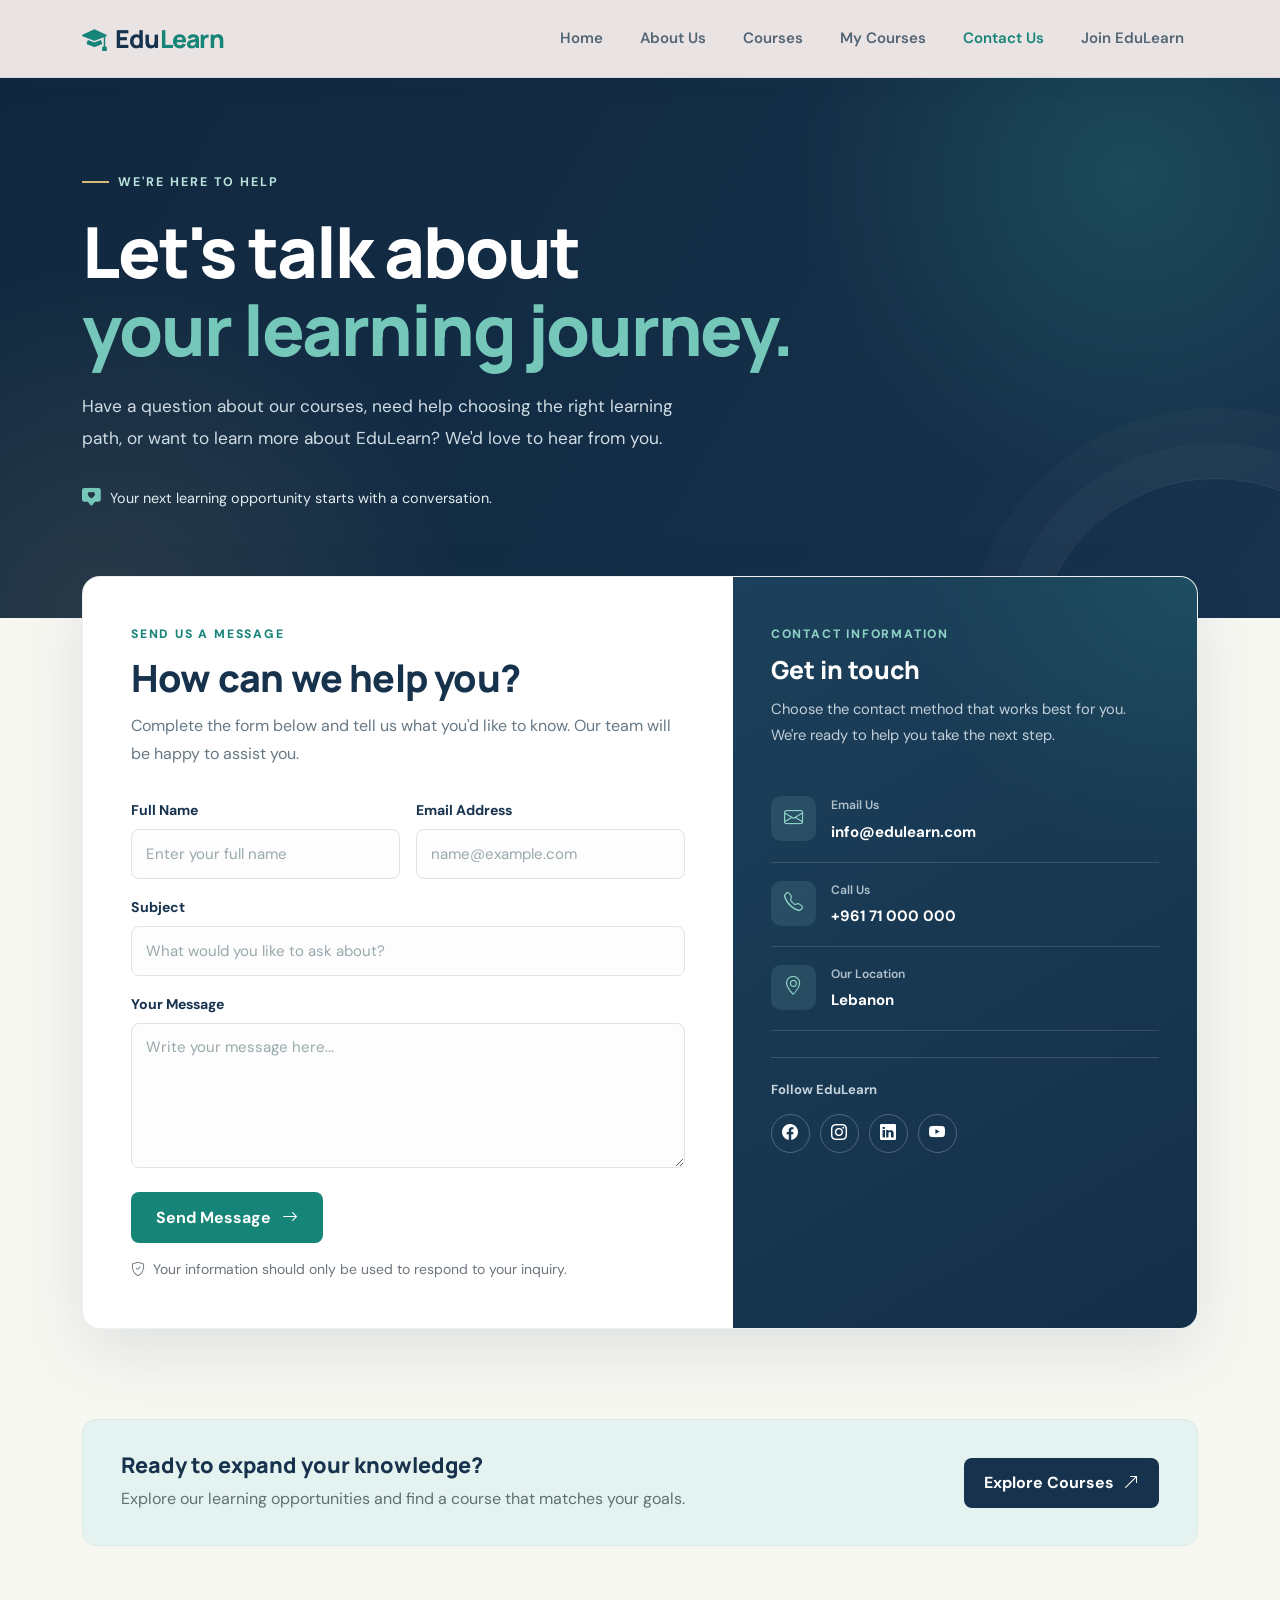
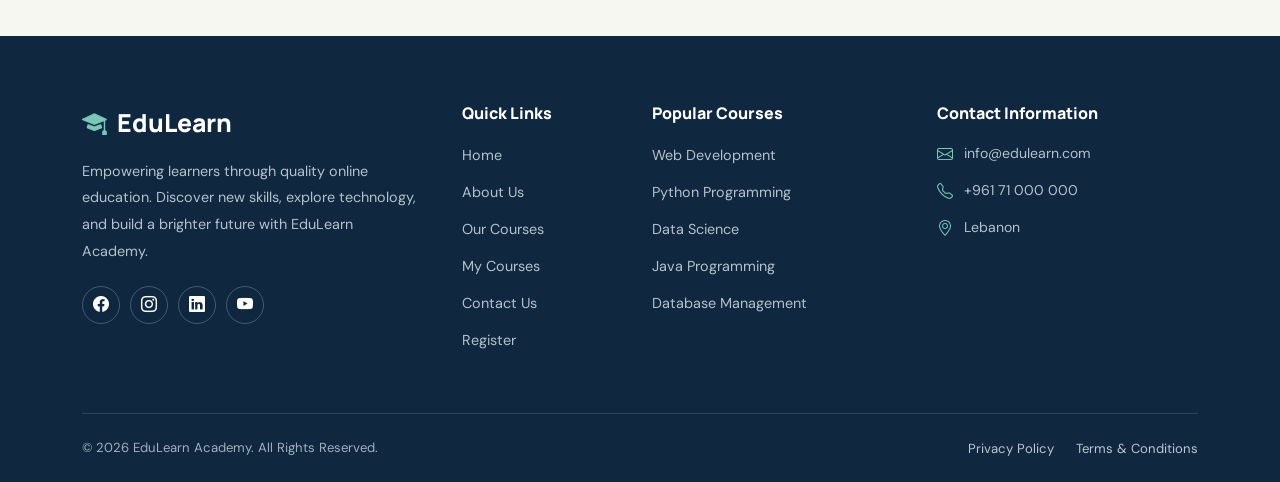
==== contact.html @ 912c8db8 "Initial EduLearn Website" ====
<!DOCTYPE html>
<html lang="en">

<head>

    <meta charset="UTF-8">
    <meta name="viewport" content="width=device-width, initial-scale=1.0">

    <title>Contact Us | EduLearn Academy</title>

    <!-- Bootstrap CSS -->
    <link href="https://cdn.jsdelivr.net/npm/bootstrap@5.3.3/dist/css/bootstrap.min.css" rel="stylesheet">

    <!-- Bootstrap Icons -->
    <link href="https://cdn.jsdelivr.net/npm/bootstrap-icons@1.11.3/font/bootstrap-icons.min.css" rel="stylesheet">

    <!-- Google Fonts -->
    <link href="https://fonts.googleapis.com/css2?family=DM+Sans:wght@400;500;600;700&family=Manrope:wght@500;600;700;800&display=swap" rel="stylesheet">

    <!-- Main CSS -->
    <link rel="stylesheet" href="style.css">

</head>

<body class="contact-page">


<!-- NAVBAR -->
<nav class="navbar navbar-expand-lg site-navbar sticky-top">
    <div class="container">

        <a class="navbar-brand" href="index.html">
            <i class="bi bi-mortarboard-fill me-1"></i>
            Edu<span>Learn</span>
        </a>

        <button class="navbar-toggler" type="button"
                data-bs-toggle="collapse"
                data-bs-target="#mainNavbar"
                aria-controls="mainNavbar"
                aria-expanded="false"
                aria-label="Toggle navigation">
            <span class="navbar-toggler-icon"></span>
        </button>

        <div class="collapse navbar-collapse" id="mainNavbar">
            <ul class="navbar-nav ms-auto align-items-lg-center">

                <li class="nav-item">
                    <a class="nav-link " href="index.html">Home</a>
                </li>

                <li class="nav-item">
                    <a class="nav-link" href="index.html#about">About Us</a>
                </li>

                <li class="nav-item">
                    <a class="nav-link" href="courses.html">Courses</a>
                </li>
                 <li class="nav-item">
                  <a class="nav-link" href="my-courses.html">My Courses</a>
                    </li>
                <li class="nav-item">
                    <a class="nav-link contact active" href="contact.html">Contact Us</a>
                </li>

                <li class="nav-item">
                    <a class="nav-link nav-ct " href="registration.html">
                        Join EduLearn
                    </a>
                </li>

            </ul>
        </div>
    </div>
</nav>



<!-- ================= CONTACT HERO ================= -->

<section class="contact-hero">

    <div class="container hero-content">

        <span class="eyebrow">
            We're here to help
        </span>

        <h1>
            Let's talk about
            <br>
            <span>your learning journey.</span>
        </h1>

        <p>
            Have a question about our courses, need help choosing
            the right learning path, or want to learn more about
            EduLearn? We'd love to hear from you.
        </p>

        <div class="hero-note">

            <i class="bi bi-chat-square-heart-fill"></i>

            <span>
                Your next learning opportunity starts with a conversation.
            </span>

        </div>

    </div>

</section>


<!-- ================= CONTACT FORM ================= -->

<section class="contact-main">

    <div class="container">

        <div class="contact-layout">

            <div class="row g-0">

                <!-- LEFT SIDE: FORM -->

                <div class="col-lg-7">

                    <div class="form-side">

                        <div class="section-label">
                            Send us a message
                        </div>

                        <h2>How can we help you?</h2>

                        <p class="form-intro">
                            Complete the form below and tell us what
                            you'd like to know. Our team will be happy
                            to assist you.
                        </p>

                        <form id="contactForm" action="#" method="post">

                            <div class="row g-3">

                                <div class="col-md-6">

                                    <label for="fullName" class="form-label">
                                        Full Name
                                    </label>

                                    <input
                                        type="text"
                                        class="form-control"
                                        id="fullName"
                                        name="name"
                                        placeholder="Enter your full name"
                                        autocomplete="name"
                                        required
                                    >

                                </div>


                                <div class="col-md-6">

                                    <label for="email" class="form-label">
                                        Email Address
                                    </label>

                                    <input
                                        type="email"
                                        class="form-control"
                                        id="email"
                                        name="email"
                                        placeholder="name@example.com"
                                        autocomplete="email"
                                        required
                                    >

                                </div>


                                <div class="col-12">

                                    <label for="subject" class="form-label">
                                        Subject
                                    </label>

                                    <input
                                        type="text"
                                        class="form-control"
                                        id="subject"
                                        name="subject"
                                        placeholder="What would you like to ask about?"
                                        required
                                    >

                                </div>


                                <div class="col-12">

                                    <label for="message" class="form-label">
                                        Your Message
                                    </label>

                                    <textarea
                                        class="form-control"
                                        id="message"
                                        name="message"
                                        placeholder="Write your message here..."
                                        required
                                    ></textarea>

                                </div>


                                <div class="col-12 pt-2">

                                    <button type="submit" class="btn-send">

                                        Send Message

                                        <i class="bi bi-arrow-right"></i>

                                    </button>

                                </div>

                            </div>

                        </form>

                        <p class="small text-secondary mt-3 mb-0">

                            <i class="bi bi-shield-check me-1"></i>

                            Your information should only be used
                            to respond to your inquiry.

                        </p>

                    </div>

                </div>


                <!-- RIGHT SIDE: CONTACT INFORMATION -->

                <div class="col-lg-5">

                    <aside class="details-side">

                        <div class="section-label" style="color:#8ED2C6;">
                            Contact information
                        </div>

                        <h3>Get in touch</h3>

                        <p class="details-intro">
                            Choose the contact method that works
                            best for you. We're ready to help you
                            take the next step.
                        </p>


                        <!-- EMAIL -->

                        <div class="detail-item">

                            <span class="detail-icon">
                                <i class="bi bi-envelope"></i>
                            </span>

                            <div>

                                <small>Email Us</small>

                                <a href="mailto:info@edulearn.com">
                                    info@edulearn.com
                                </a>

                            </div>

                        </div>


                        <!-- PHONE -->

                        <div class="detail-item">

                            <span class="detail-icon">
                                <i class="bi bi-telephone"></i>
                            </span>

                            <div>

                                <small>Call Us</small>

                                <a href="tel:+96171000000">
                                    +961 71 000 000
                                </a>

                            </div>

                        </div>


                        <!-- LOCATION -->

                        <div class="detail-item">

                            <span class="detail-icon">
                                <i class="bi bi-geo-alt"></i>
                            </span>

                            <div>

                                <small>Our Location</small>

                                <a
                                    href="https://www.google.com/maps/search/?api=1&query=Lebanon"
                                    target="_blank"
                                    rel="noopener noreferrer"
                                >
                                    Lebanon
                                </a>

                            </div>

                        </div>


                        <div class="details-divider"></div>

                        <div class="social-heading">
                            Follow EduLearn
                        </div>

                        <div class="social-links">

                            <a href="#" aria-label="Facebook">
                                <i class="bi bi-facebook"></i>
                            </a>

                            <a href="#" aria-label="Instagram">
                                <i class="bi bi-instagram"></i>
                            </a>

                            <a href="#" aria-label="LinkedIn">
                                <i class="bi bi-linkedin"></i>
                            </a>

                            <a href="#" aria-label="YouTube">
                                <i class="bi bi-youtube"></i>
                            </a>

                        </div>

                    </aside>

                </div>

            </div>

        </div>

    </div>

</section>


<!-- ================= SUPPORT SECTION ================= -->

<section class="support-section">

    <div class="container">

        <div class="support-card">

            <div>

                <h3>Ready to expand your knowledge?</h3>

                <p>
                    Explore our learning opportunities and find
                    a course that matches your goals.
                </p>

            </div>

            <a href="courses.html" class="btn-courses">

                Explore Courses

                <i class="bi bi-arrow-up-right"></i>

            </a>

        </div>

    </div>

</section>



<!-- FOOTER -->
<footer class="site-footer">

    <div class="container">

        <div class="row gy-4">

            <div class="col-lg-4 col-md-6">

                <a href="index.html" class="footer-brand">
                    <i class="bi bi-mortarboard-fill"></i>
                    EduLearn
                </a>

                <p class="footer-description">
                    Empowering learners through quality online education.
                    Discover new skills, explore technology, and build
                    a brighter future with EduLearn Academy.
                </p>

                <div class="footer-socials">

                    <a href="#" aria-label="Facebook">
                        <i class="bi bi-facebook"></i>
                    </a>

                    <a href="#" aria-label="Instagram">
                        <i class="bi bi-instagram"></i>
                    </a>

                    <a href="#" aria-label="LinkedIn">
                        <i class="bi bi-linkedin"></i>
                    </a>

                    <a href="#" aria-label="YouTube">
                        <i class="bi bi-youtube"></i>
                    </a>

                </div>
            </div>


            <div class="col-lg-2 col-md-6">

                <h5 class="footer-title">Quick Links</h5>

                <ul class="footer-links">
                    <li><a href="index.html">Home</a></li>
                    <li><a href="index.html#about">About Us</a></li>
                    <li><a href="courses.html">Our Courses</a></li>
                    <li><a href="my-courses.html">My Courses</a></li>
                    <li><a href="contact.html">Contact Us</a></li>
                    <li><a href="registration.html">Register</a></li>
                </ul>

            </div>


            <div class="col-lg-3 col-md-6">

                <h5 class="footer-title">Popular Courses</h5>

                <ul class="footer-links">
                    <li><a href="courses.html">Web Development</a></li>
                    <li><a href="courses.html">Python Programming</a></li>
                    <li><a href="courses.html">Data Science</a></li>
                    <li><a href="courses.html">Java Programming</a></li>
                    <li><a href="courses.html">Database Management</a></li>
                </ul>

            </div>


            <div class="col-lg-3 col-md-6">

                <h5 class="footer-title">Contact Information</h5>

                <ul class="footer-contact">

                    <li>
                        <i class="bi bi-envelope"></i>
                        <span>info@edulearn.com</span>
                    </li>

                    <li>
                        <i class="bi bi-telephone"></i>
                        <span>+961 71 000 000</span>
                    </li>

                    <li>
                        <i class="bi bi-geo-alt"></i>
                        <span>Lebanon</span>
                    </li>

                </ul>

            </div>

        </div>


        <div class="footer-bottom">

            <div class="row align-items-center gy-2">

                <div class="col-md-6">
                    <p>
                        © 2026 EduLearn Academy.
                        All Rights Reserved.
                    </p>
                </div>

                <div class="col-md-6 text-md-end">
                    <a href="privacy.html">Privacy Policy</a>
                    <a href="terms.html">Terms &amp; Conditions</a>
                </div>

            </div>

        </div>

    </div>
</footer>


<!-- BOOTSTRAP JS -->

<script src="https://cdn.jsdelivr.net/npm/bootstrap@5.3.3/dist/js/bootstrap.bundle.min.js"></script>

<script>
    // Front-end demonstration only.
    // Connect the form to a PHP handler to receive messages.

    document.getElementById("contactForm").addEventListener("submit", function(event) {
        event.preventDefault();

        alert(
            "Thank you for contacting EduLearn! " )
            
        
    });
</script>

</body>
</html>
---- style.css ----
:root {
    --navy: #17324D;
    --navy-deep: #10283F;
    --teal: #168477;
    --teal-dark: #10695F;
    --teal-soft: #E5F3F0;
    --ivory: #F7F7F2;
    --white: #FFFFFF;
    --ink: #243746;
    --muted: #687985;
    --line: #E2E9E7;
    --gold: #D8B778;
}

* {
    box-sizing: border-box;
}

html {
    scroll-behavior: smooth;
    scroll-padding-top: 85px;
}

body {
    margin: 0;
    font-family: "DM Sans", sans-serif;
    color: var(--ink);
    background: var(--ivory);
}

h1, h2, h3, h4, h5, .navbar-brand {
    font-family: "Manrope", sans-serif;
}

a {
    text-decoration: none;
}

.section-space {
    padding: 100px 0;
}

/* ==========================================
   NAVBAR
========================================== */

.site-navbar {
    background: rgba(233, 227, 227, 0.97);
    border-bottom: 1px solid rgba(23,50,77,.08);
    padding: 15px 0;
    box-shadow: 0 5px 24px rgba(23,50,77,.04);
}

.navbar-brand {
    color: var(--navy);
    font-size: 1.55rem;
    font-weight: 800;
    letter-spacing: -.7px;
}

.navbar-brand i,
.navbar-brand span {
    color: var(--teal);
}

.navbar-nav {
    gap: 9px;
}

.navbar-nav .nav-link {
    color: #536574;
    font-size: .94rem;
    font-weight: 600;
    padding: 10px 14px !important;
    transition: color .2s ease;
}

.navbar-nav .nav-link:hover,
.navbar-nav .nav-link.active {
    color: var(--teal);
}

.navbar-nav .nav-cta {
    color: white !important;
    background: var(--teal);
    border-radius: 8px;
    padding: 11px 19px !important;
    margin-left: 8px;
}

.navbar-nav .nav-cta:hover {
    background: var(--teal-dark);
}

.navbar-toggler {
    border-color: var(--line);
}

.navbar-toggler:focus {
    box-shadow: 0 0 0 .2rem rgba(22,132,119,.15);
}

/* ==========================================
   BUTTONS
========================================== */

.btn-teal {
    color: white;
    background: var(--teal);
    border: 1px solid var(--teal);
    border-radius: 8px;
    padding: 13px 22px;
    font-weight: 700;
}

.btn-teal:hover {
    color: white;
    background: var(--teal-dark);
    border-color: var(--teal-dark);
    transform: translateY(-2px);
}

.btn-navy {
    color: white;
    background: var(--navy);
    border: 1px solid var(--navy);
    border-radius: 8px;
    padding: 13px 22px;
    font-weight: 700;
    transition: .2s ease;
}

.btn-navy:hover {
    color: white;
    background: var(--teal);
    border-color: var(--teal);
    transform: translateY(-2px);
}

/* ==========================================
   HOME HERO
========================================== */

.home-hero {
    position: relative;
    display: flex;
    align-items: center;
    min-height: 650px;
    padding: 100px 0;
    color: white;

    background:
        linear-gradient(
            90deg,
            rgba(13,35,55,.92) 0%,
            rgba(17,48,70,.76) 55%,
            rgba(17,48,70,.36) 100%
        ),
        url("pic.png") center/cover no-repeat;

    overflow: hidden;
}

.hero-shade {
    position: absolute;
    inset: 0;

    background:
        radial-gradient(
            circle at 82% 20%,
            rgba(42,153,137,.2),
            transparent 28%
        );

    pointer-events: none;
}

.hero-content {
    position: relative;
    z-index: 1;
}

.hero-eyebrow {
    display: inline-flex;
    align-items: center;
    gap: 9px;
    padding: 9px 14px;
    margin-bottom: 24px;

    border: 1px solid rgba(255,255,255,.25);
    border-radius: 30px;

    color: #C9EAE3;
    background: rgba(255,255,255,.08);

    font-size: .78rem;
    font-weight: 700;
    letter-spacing: 1.4px;
    text-transform: uppercase;
}

.hero-content h1 {
    font-size: clamp(2.7rem, 5.5vw, 4.6rem);
    font-weight: 800;
    line-height: 1.12;
    letter-spacing: -2px;
    margin-bottom: 23px;
}

.hero-content h1 span {
    color: #79CDBE;
}

.hero-content p {
    max-width: 620px;
    color: #D8E2E8;
    font-size: 1.08rem;
    line-height: 1.85;
    margin-bottom: 30px;
}

.hero-actions {
    display: flex;
    flex-wrap: wrap;
    gap: 13px;
}

.hero-actions .btn-outline-light {
    border-radius: 8px;
    padding: 13px 22px;
    font-weight: 700;
}

.hero-actions .btn-outline-light:hover {
    color: var(--navy);
    background: white;
}

.hero-trust {
    display: flex;
    flex-wrap: wrap;
    gap: 20px;
    margin-top: 35px;
    color: #D6E5E9;
    font-size: .85rem;
}

.hero-trust i {
    color: #82D0C1;
    margin-right: 6px;
}

/* ==========================================
   INTRO STRIP
========================================== */

.intro-strip {
    padding: 30px 0;
    background: white;
    border-bottom: 1px solid var(--line);
}

.intro-item {
    display: flex;
    align-items: center;
    justify-content: center;
    gap: 14px;
    text-align: left;
}

.intro-icon {
    display: grid;
    place-items: center;
    flex: 0 0 48px;
    width: 48px;
    height: 48px;
    color: var(--teal);
    background: var(--teal-soft);
    border-radius: 12px;
    font-size: 1.35rem;
}

.intro-item h3 {
    color: var(--navy);
    font-size: .98rem;
    font-weight: 800;
    margin: 0 0 4px;
}

.intro-item p {
    color: var(--muted);
    font-size: .82rem;
    margin: 0;
}

/* ==========================================
   ABOUT SECTION
========================================== */

.about-section {
    background: var(--ivory);
}

.about-visual {
    position: relative;
    padding: 0 22px 22px 0;
}

.about-image {
    position: relative;
    z-index: 1;
    display: block;
    width: 100%;
    height: 450px;
    object-fit: cover;
    border-radius: 16px;
    box-shadow: 0 18px 45px rgba(23,50,77,.13);
}

.about-decor {
    position: absolute;
    right: 0;
    bottom: 0;
    width: 65%;
    height: 65%;
    border-radius: 16px;
    background: var(--teal-soft);
}

.about-note {
    position: absolute;
    z-index: 2;
    right: -5px;
    bottom: 45px;

    display: flex;
    align-items: center;
    gap: 13px;
    max-width: 260px;
    padding: 17px 20px;

    color: white;
    background: var(--navy);
    border-radius: 12px;
    box-shadow: 0 12px 30px rgba(16,40,63,.2);
}

.about-note > i {
    color: #8ED2C6;
    font-size: 1.8rem;
}

.about-note strong,
.about-note span {
    display: block;
}

.about-note strong {
    font-size: .88rem;
}

.about-note span {
    color: #C5D4DC;
    font-size: .73rem;
    margin-top: 3px;
}

.section-kicker {
    display: inline-block;
    color: var(--teal);
    font-size: .76rem;
    font-weight: 800;
    letter-spacing: 1.8px;
    text-transform: uppercase;
    margin-bottom: 15px;
}

.section-heading {
    color: var(--navy);
    font-size: clamp(2rem, 3.5vw, 2.8rem);
    font-weight: 800;
    line-height: 1.2;
    letter-spacing: -1px;
    margin-bottom: 22px;
}

.section-heading span {
    color: var(--teal);
}

.section-copy {
    color: var(--muted);
    font-size: .96rem;
    line-height: 1.9;
    margin-bottom: 14px;
}

.benefit-list {
    display: grid;
    grid-template-columns: 1fr 1fr;
    gap: 15px 18px;
    margin: 26px 0;
}

.benefit-list div {
    display: flex;
    align-items: flex-start;
    gap: 9px;
    color: var(--navy);
    font-size: .88rem;
    font-weight: 600;
}

.benefit-list i {
    flex-shrink: 0;
    color: var(--teal);
    font-size: 1.05rem;
}

/* ==========================================
   LEARNING CTA
========================================== */

.learning-cta {
    padding: 0 0 95px;
    background: var(--ivory);
}

.learning-cta-inner {
    display: flex;
    align-items: center;
    justify-content: space-between;
    gap: 25px;
    padding: 42px 48px;
    color: white;
    border-radius: 16px;

    background:
        radial-gradient(
            circle at 100% 0%,
            rgba(80,180,161,.22),
            transparent 32%
        ),
        linear-gradient(115deg, var(--navy-deep), #1C4960);
}

.section-kicker-light {
    color: #9ED9CE;
}

.learning-cta h2 {
    font-size: clamp(1.65rem, 3vw, 2.2rem);
    font-weight: 800;
    margin-bottom: 9px;
}

.learning-cta p {
    color: #D1DFE4;
    margin: 0;
    line-height: 1.7;
}

.learning-cta .btn {
    flex-shrink: 0;
    border-radius: 8px;
    padding: 13px 20px;
    color: var(--navy);
    font-weight: 700;
}

/* ==========================================
   FOOTER
========================================== */

.site-footer {
    padding: 68px 0 0;
    color: #D5E0E7;
    background: var(--navy-deep);
}

.footer-brand {
    display: inline-flex;
    align-items: center;
    gap: 10px;
    color: white;
    font-family: "Manrope", sans-serif;
    font-size: 1.55rem;
    font-weight: 800;
    margin-bottom: 17px;
}

.footer-brand i,
.footer-brand span {
    color: #78C7B9;
}

.footer-description {
    max-width: 340px;
    color: #B3C2CC;
    font-size: .9rem;
    line-height: 1.85;
}

.footer-socials {
    display: flex;
    gap: 10px;
    margin-top: 22px;
}

.footer-socials a {
    display: grid;
    place-items: center;
    width: 38px;
    height: 38px;
    color: white;
    border: 1px solid rgba(255,255,255,.23);
    border-radius: 50%;
    transition: .2s ease;
}

.footer-socials a:hover {
    color: var(--navy);
    background: #8ED2C6;
    border-color: #8ED2C6;
    transform: translateY(-3px);
}

.footer-title {
    color: white;
    font-size: 1rem;
    font-weight: 800;
    margin-bottom: 20px;
}

.footer-links,
.footer-contact {
    list-style: none;
    padding: 0;
    margin: 0;
}

.footer-links li,
.footer-contact li {
    margin-bottom: 13px;
}

.footer-links a {
    color: #B3C2CC;
    font-size: .9rem;
    transition: .2s ease;
}

.footer-links a:hover {
    color: #78C7B9;
    padding-left: 4px;
}

.footer-contact li {
    display: flex;
    align-items: flex-start;
    gap: 11px;
    color: #B3C2CC;
    font-size: .88rem;
    overflow-wrap: anywhere;
}

.footer-contact i {
    color: #78C7B9;
    font-size: 1rem;
}

.footer-bottom {
    margin-top: 48px;
    padding: 22px 0;
    border-top: 1px solid rgba(255,255,255,.13);
}

.footer-bottom p {
    color: #9FB0BC;
    font-size: .82rem;
    margin: 0;
}

.footer-bottom a {
    color: #B9C7D0;
    font-size: .82rem;
    margin-left: 18px;
}

.footer-bottom a:hover {
    color: #78C7B9;
}

/* ==========================================
   CONTACT PAGE
========================================== */

.contact-hero {
    position: relative;
    overflow: hidden;
    padding: 88px 0 105px;
    color: white;

    background:
        radial-gradient(
            circle at 88% 18%,
            rgba(46,159,143,.24),
            transparent 27%
        ),
        radial-gradient(
            circle at 8% 100%,
            rgba(216,183,120,.12),
            transparent 28%
        ),
        linear-gradient(120deg, var(--navy-deep), var(--navy));
}

.contact-hero::after {
    content: "";
    position: absolute;
    width: 360px;
    height: 360px;
    border: 1px solid rgba(255,255,255,.09);
    border-radius: 50%;
    right: -115px;
    bottom: -220px;
    box-shadow:
        0 0 0 35px rgba(255,255,255,.025),
        0 0 0 70px rgba(255,255,255,.02);
}

.contact-hero .hero-content {
    position: relative;
    z-index: 1;
}

.contact-hero .eyebrow {
    display: inline-flex;
    align-items: center;
    gap: 9px;
    color: #B9E3DB;
    font-size: .78rem;
    font-weight: 700;
    letter-spacing: 2px;
    text-transform: uppercase;
    margin-bottom: 20px;
}

.contact-hero .eyebrow::before {
    content: "";
    width: 27px;
    height: 2px;
    background: var(--gold);
}

.contact-hero h1 {
    max-width: 760px;
    font-size: clamp(2.6rem, 5.5vw, 4.45rem);
    font-weight: 800;
    line-height: 1.12;
    letter-spacing: -2px;
    margin-bottom: 22px;
}

.contact-hero h1 span {
    color: #75C7B9;
}

.contact-hero p {
    max-width: 620px;
    color: #D0DCE4;
    font-size: 1.08rem;
    line-height: 1.85;
    margin: 0;
}

.contact-hero .hero-note {
    display: inline-flex;
    align-items: center;
    gap: 10px;
    margin-top: 30px;
    color: #E2ECEF;
    font-size: .9rem;
}

.contact-hero .hero-note i {
    color: #75C7B9;
    font-size: 1.15rem;
}

.contact-main {
    position: relative;
    z-index: 2;
    padding: 0 0 90px;
    margin-top: -42px;
}

.contact-layout {
    background: white;
    border: 1px solid rgba(23,50,77,.07);
    border-radius: 18px;
    overflow: hidden;
    box-shadow: 0 22px 65px rgba(23,50,77,.10);
}

.form-side {
    padding: 48px;
}

.contact-page .section-label {
    color: var(--teal);
    font-size: .76rem;
    font-weight: 800;
    letter-spacing: 1.8px;
    text-transform: uppercase;
    margin-bottom: 12px;
}

.form-side h2 {
    color: var(--navy);
    font-size: clamp(1.8rem, 3vw, 2.35rem);
    font-weight: 800;
    letter-spacing: -.8px;
    margin-bottom: 12px;
}

.form-intro {
    color: var(--muted);
    line-height: 1.75;
    margin-bottom: 30px;
}

.contact-page .form-label {
    color: var(--navy);
    font-size: .88rem;
    font-weight: 700;
    margin-bottom: 8px;
}

.contact-page .form-control {
    min-height: 50px;
    border: 1px solid #DCE5E3;
    border-radius: 8px;
    padding: 12px 14px;
    color: var(--ink);
    background: #FCFDFC;
    font-size: .94rem;
}

.contact-page .form-control::placeholder {
    color: #9AA8AE;
}

.contact-page .form-control:focus {
    border-color: var(--teal);
    background: white;
    box-shadow: 0 0 0 .22rem rgba(22,132,119,.12);
}

.contact-page textarea.form-control {
    min-height: 145px;
    resize: vertical;
}

.btn-send {
    display: inline-flex;
    justify-content: center;
    align-items: center;
    gap: 11px;
    min-height: 51px;
    padding: 13px 25px;
    border: 0;
    border-radius: 8px;
    background: var(--teal);
    color: white;
    font-weight: 700;
    transition: .25s ease;
}

.btn-send:hover {
    background: var(--teal-dark);
    color: white;
    transform: translateY(-2px);
    box-shadow: 0 9px 20px rgba(22,132,119,.2);
}

.details-side {
    height: 100%;
    padding: 48px 38px;
    color: white;

    background:
        radial-gradient(
            circle at 100% 0%,
            rgba(46,159,143,.18),
            transparent 33%
        ),
        linear-gradient(150deg, #1C405B, #142F48);
}

.details-side h3 {
    font-size: 1.55rem;
    font-weight: 800;
    margin-bottom: 12px;
}

.details-intro {
    color: #C2D0D9;
    font-size: .92rem;
    line-height: 1.75;
    margin-bottom: 30px;
}

.detail-item {
    display: flex;
    align-items: flex-start;
    gap: 15px;
    padding: 18px 0;
    border-bottom: 1px solid rgba(255,255,255,.13);
}

.detail-icon {
    display: grid;
    place-items: center;
    flex: 0 0 45px;
    width: 45px;
    height: 45px;
    border-radius: 10px;
    color: #8ED2C6;
    background: rgba(142,210,198,.13);
    font-size: 1.2rem;
}

.detail-item small {
    display: block;
    color: #AFC1CC;
    font-size: .76rem;
    font-weight: 600;
    margin-bottom: 5px;
}

.detail-item a,
.detail-item strong {
    color: white;
    font-size: .94rem;
    font-weight: 700;
    overflow-wrap: anywhere;
}

.detail-item a:hover {
    color: #8ED2C6;
}

.details-divider {
    height: 1px;
    background: rgba(255,255,255,.15);
    margin: 26px 0 22px;
}

.social-heading {
    color: #C4D2DB;
    font-size: .82rem;
    font-weight: 700;
    margin-bottom: 14px;
}

.social-links {
    display: flex;
    gap: 10px;
}

.social-links a {
    display: grid;
    place-items: center;
    width: 39px;
    height: 39px;
    color: white;
    border: 1px solid rgba(255,255,255,.24);
    border-radius: 50%;
    transition: .2s ease;
}

.social-links a:hover {
    color: var(--navy);
    background: #8ED2C6;
    border-color: #8ED2C6;
    transform: translateY(-3px);
}

.support-section {
    padding: 0 0 90px;
}

.support-card {
    display: flex;
    align-items: center;
    justify-content: space-between;
    gap: 25px;
    padding: 32px 38px;
    border: 1px solid #DDEAE6;
    border-radius: 14px;
    background: var(--teal-soft);
}

.support-card h3 {
    color: var(--navy);
    font-size: 1.35rem;
    font-weight: 800;
    margin-bottom: 7px;
}

.support-card p {
    color: #5D716F;
    margin: 0;
    line-height: 1.7;
}

.btn-courses {
    flex-shrink: 0;
    display: inline-flex;
    align-items: center;
    gap: 9px;
    padding: 13px 20px;
    border-radius: 8px;
    color: white;
    background: var(--navy);
    font-weight: 700;
    transition: .2s ease;
}

.btn-courses:hover {
    color: white;
    background: var(--teal);
}

/* ==========================================
   RESPONSIVE DESIGN
========================================== */

@media (max-width: 991.98px) {
    .navbar-nav {
        padding-top: 15px;
    }

    .navbar-nav .nav-cta {
        display: inline-block;
        margin: 7px 0 0;
        width: fit-content;
    }

    .about-image {
        height: 390px;
    }

    .form-side,
    .details-side {
        padding: 38px 32px;
    }
}

@media (max-width: 767.98px) {
    .home-hero {
        min-height: 570px;
        padding: 75px 0;
        background-position: 62% center;
    }

    .hero-content h1 {
        letter-spacing: -1.2px;
    }

    .hero-trust {
        gap: 12px 17px;
    }

    .intro-item {
        justify-content: flex-start;
        max-width: 280px;
        margin: auto;
    }

    .section-space {
        padding: 70px 0;
    }

    .about-image {
        height: 330px;
    }

    .about-note {
        right: 0;
        bottom: 35px;
    }

    .benefit-list {
        grid-template-columns: 1fr;
        gap: 12px;
    }

    .learning-cta {
        padding-bottom: 65px;
    }

    .learning-cta-inner {
        align-items: flex-start;
        flex-direction: column;
        padding: 32px 25px;
    }

    .site-footer {
        padding-top: 50px;
    }

    .footer-bottom {
        margin-top: 30px;
        text-align: center;
    }

    .footer-bottom .text-md-end {
        text-align: center !important;
    }

    .footer-bottom a {
        margin: 0 9px;
    }

    .contact-hero {
        padding: 68px 0 85px;
    }

    .contact-hero h1 {
        letter-spacing: -1.2px;
    }

    .contact-main {
        margin-top: -30px;
        padding-bottom: 65px;
    }

    .form-side,
    .details-side {
        padding: 32px 24px;
    }

    .support-section {
        padding-bottom: 65px;
    }

    .support-card {
        align-items: flex-start;
        flex-direction: column;
        padding: 27px 24px;
    }
}

@media (max-width: 420px) {
    .home-hero {
        min-height: 530px;
    }

    .hero-content h1 {
        font-size: 2.5rem;
    }

    .hero-actions .btn {
        width: 100%;
    }

    .about-image {
        height: 285px;
    }

    .about-note {
        max-width: 235px;
        padding: 13px 15px;
    }

    .contact-hero h1 {
        font-size: 2.45rem;
    }

    .form-side,
    .details-side {
        padding: 28px 19px;
    }

    .btn-send {
        width: 100%;
    }
}
/* =====================================
   COURSES PAGE
===================================== */

.courses-page {
    background: #F7F7F2;
    color: #17324D;
    font-family: 'DM Sans', sans-serif;
}

.courses-navbar {
    background-color: #e9eef3;
    padding: 15px 0;
}

.courses-navbar .navbar-brand {
    font-family: 'Manrope', sans-serif;
    font-size: 25px;
    font-weight: 800;

}
.navbar-brand span{
    color: #168477;
}
.courses-navbar .nav-link {
    color: var(--navy);
    font-weight: 500;
    margin: 0 8px;
    transition: 0.3s;
}

.courses-navbar .nav-link:hover,
.courses-navbar .nav-link.active {
    color: #55C4B2;
}

.btn-navbar {
    background: #168477;
    color: #FFFFFF;
    border-radius: 8px;
    padding: 10px 20px;
    font-weight: 600;
}

.btn-navbar:hover {
    background: #10695F;
    color: #FFFFFF;
}


/* =====================================
   COURSES HERO
===================================== */

.courses-hero {
    background: linear-gradient(
        135deg,
        #10283F,
        #173F56
    );

    padding: 100px 20px;
    color: #FFFFFF;
}

.courses-label {
    display: inline-block;
    color: #65D2BF;
    font-size: 13px;
    font-weight: 700;
    letter-spacing: 2px;
    margin-bottom: 20px;
}

.courses-hero h1 {
    font-family: 'Manrope', sans-serif;
    font-size: clamp(36px, 5vw, 58px);
    font-weight: 800;
    margin-bottom: 20px;
}

.courses-hero h1 span {
    color: #55C4B2;
}

.courses-hero p {
    max-width: 620px;
    margin: 0 auto 30px;
    color: #D5E0E7;
    font-size: 17px;
    line-height: 1.8;
}

.btn-course-main {
    background: #168477;
    color: #FFFFFF;
    padding: 13px 27px;
    border-radius: 8px;
    font-weight: 700;
    border: none;
    transition: 0.3s;
}

.btn-course-main:hover {
    background: #10695F;
    color: #FFFFFF;
    transform: translateY(-2px);
}


/* =====================================
   COURSES SECTION
===================================== */

.section-space {
    padding: 85px 0;
}

.courses-heading {
    margin-bottom: 50px;
}

.section-subtitle {
    color: #168477;
    font-size: 13px;
    font-weight: 700;
    letter-spacing: 2px;
}

.courses-heading h2 {
    font-family: 'Manrope', sans-serif;
    font-size: clamp(27px, 4vw, 38px);
    font-weight: 800;
    margin: 14px 0;
    color: #17324D;
}

.courses-heading p {
    color: #6B7C89;
    max-width: 600px;
    margin: auto;
    line-height: 1.8;
}


/* =====================================
   COURSE CARDS
===================================== */

.course-card {
    background: #FFFFFF;
    border: 1px solid #E2E9EC;
    border-radius: 15px;
    overflow: hidden;
    height: 100%;
    display: flex;
    flex-direction: column;
    transition: 0.3s ease;
    box-shadow: 0 5px 20px rgba(16, 40, 63, 0.05);
}

.course-card:hover {
    transform: translateY(-8px);
    border-color: #168477;
    box-shadow: 0 15px 35px rgba(16, 40, 63, 0.12);
}

.course-image {
    height: 220px;
    position: relative;
    overflow: hidden;
}

.course-image img {
    width: 100%;
    height: 100%;
    object-fit: cover;
    transition: 0.4s;
}

.course-card:hover .course-image img {
    transform: scale(1.06);
}

.course-category {
    position: absolute;
    top: 15px;
    left: 15px;
    background: #168477;
    color: #FFFFFF;
    padding: 7px 13px;
    border-radius: 30px;
    font-size: 12px;
    font-weight: 700;
}

.course-content {
    padding: 24px;
    display: flex;
    flex-direction: column;
    flex-grow: 1;
}

.course-rating {
    color: #168477;
    font-size: 13px;
    font-weight: 700;
    margin-bottom: 12px;
}

.course-rating i {
    margin-right: 5px;
}

.course-content h4 {
    font-family: 'Manrope', sans-serif;
    color: #17324D;
    font-size: 21px;
    font-weight: 800;
    margin-bottom: 12px;
}

.course-content p {
    color: #71808C;
    font-size: 14px;
    line-height: 1.8;
    margin-bottom: 20px;
    flex-grow: 1;
}

.course-info {
    display: flex;
    justify-content: space-between;
    flex-wrap: wrap;
    gap: 10px;
    padding: 15px 0;
    border-top: 1px solid #E8EDEF;
    border-bottom: 1px solid #E8EDEF;
    color: #637583;
    font-size: 13px;
}

.course-info i {
    color: #168477;
    margin-right: 5px;
}

.btn-course-details {
    background: #E5F3F0;
    color: #10695F;
    width: 100%;
    padding: 12px;
    border-radius: 8px;
    font-weight: 700;
    margin-top: 18px;
    transition: 0.3s;
}

.btn-course-details:hover {
    background: #168477;
    color: #FFFFFF;
}

.btn-course-details i {
    margin-left: 6px;
}


/* =====================================
   COURSE DETAILS MODAL
===================================== */

.course-modal {
    border: none;
    border-radius: 15px;
    overflow: hidden;
}

.course-modal .modal-header {
    background: #10283F;
    color: #FFFFFF;
    padding: 20px 25px;
}

.course-modal .modal-title {
    font-family: 'Manrope', sans-serif;
    font-weight: 800;
}

.course-modal .btn-close {
    filter: brightness(0) invert(1);
}

.course-modal .modal-body {
    padding: 25px;
    color: #657582;
    line-height: 1.8;
}

.modal-category {
    display: inline-block;
    background: #E5F3F0;
    color: #10695F;
    padding: 6px 14px;
    border-radius: 30px;
    font-size: 13px;
    font-weight: 700;
}

.modal-info {
    background: #F7F7F2;
    padding: 15px;
    border-radius: 10px;
    margin: 20px 0;
}

.modal-info p {
    margin-bottom: 8px;
}

.modal-info p:last-child {
    margin-bottom: 0;
}

.modal-info i {
    color: #168477;
    margin-right: 8px;
}

.course-modal h6 {
    color: #17324D;
    font-weight: 800;
}

.modal-topics {
    padding-left: 20px;
    margin-top: 12px;
}

.modal-topics li {
    margin-bottom: 7px;
}

.modal-topics li::marker {
    color: #168477;
}

.btn-modal-close {
    background: #E9EEF0;
    color: #17324D;
    border-radius: 8px;
    padding: 12px 20px;
    font-weight: 600;
}


/* =====================================
   COURSES CTA
===================================== */

.courses-cta {
    background: #168477;
    padding: 75px 20px;
    color: #FFFFFF;
}

.courses-cta h2 {
    font-family: 'Manrope', sans-serif;
    font-weight: 800;
    font-size: clamp(28px, 4vw, 38px);
    margin-bottom: 15px;
}

.courses-cta p {
    color: #E0F3EF;
    margin-bottom: 25px;
}

.btn-cta-light {
    background: #FFFFFF;
    color: #10695F;
    padding: 13px 25px;
    border-radius: 8px;
    font-weight: 700;
    transition: 0.3s;
}

.btn-cta-light:hover {
    background: #E5F3F0;
    color: #10283F;
    transform: translateY(-2px);
}




/* =====================================
   RESPONSIVE DESIGN
===================================== */

@media (max-width: 991px) {

    .courses-hero {
        padding: 75px 20px;
    }

    .courses-navbar .nav-link {
        padding: 10px 0;
    }

    .courses-navbar .btn-navbar {
        display: inline-block;
        margin-top: 10px;
    }
}

@media (max-width: 767px) {

    .section-space {
        padding: 60px 0;
    }

    .courses-hero {
        padding: 65px 18px;
    }

    .courses-hero p {
        font-size: 15px;
    }

    .courses-heading {
        margin-bottom: 35px;
    }

    .course-image {
        height: 210px;
    }

    .course-content {
        padding: 20px;
    }

    .courses-cta {
        padding: 60px 20px;
    }

    .site-footer {
        padding-top: 50px;
    }
}

@media (max-width: 420px) {

    .course-info {
        flex-direction: column;
    }

    .course-content h4 {
        font-size: 19px;
    }

    .course-image {
        height: 190px;
    }
}
/* =====================================
   COURSE DETAILS PAGE
===================================== */

.course-details-section {
    padding: 75px 0 90px;
    background: #F7F7F2;
    min-height: 70vh;
}

.back-to-courses {
    display: inline-block;
    color: #168477;
    text-decoration: none;
    font-weight: 700;
    margin-bottom: 35px;
}

.back-to-courses:hover {
    color: #10283F;
}

.details-image {
    height: 400px;
    border-radius: 18px;
    overflow: hidden;
    box-shadow: 0 10px 30px rgba(16,40,63,0.12);
}

.details-image img {
    width: 100%;
    height: 100%;
    object-fit: cover;
}

.details-category {
    display: inline-block;
    background: #E5F3F0;
    color: #10695F;
    padding: 8px 17px;
    border-radius: 30px;
    font-size: 13px;
    font-weight: 700;
    margin-bottom: 20px;
}

.course-details-section h1 {
    font-family: 'Manrope', sans-serif;
    color: #17324D;
    font-size: clamp(30px, 4vw, 43px);
    font-weight: 800;
    margin-bottom: 20px;
}

.details-description {
    color: #71808C;
    font-size: 16px;
    line-height: 1.9;
    margin-bottom: 25px;
}

.details-information {
    display: flex;
    gap: 20px;
    flex-wrap: wrap;
    margin-top: 25px;
}

.details-information div {
    background: #FFFFFF;
    border: 1px solid #E2E9EC;
    border-radius: 12px;
    padding: 17px 20px;
    min-width: 145px;
    display: flex;
    flex-direction: column;
    gap: 5px;
}

.details-information i {
    color: #168477;
    font-size: 22px;
}

.details-information span {
    color: #71808C;
    font-size: 13px;
}

.details-information strong {
    color: #17324D;
    font-size: 15px;
}

.course-learning-content {
    background: #FFFFFF;
    border: 1px solid #E2E9EC;
    border-radius: 16px;
    padding: 35px;
    margin-top: 65px;
    box-shadow: 0 5px 20px rgba(16,40,63,0.04);
}

.course-learning-content h2 {
    font-family: 'Manrope', sans-serif;
    color: #17324D;
    font-weight: 800;
    margin-bottom: 15px;
}

.course-learning-content p {
    color: #71808C;
    line-height: 1.8;
}

.course-learning-content ul {
    list-style: none;
    padding: 0;
    margin-top: 25px;
}

.course-learning-content li {
    color: #405666;
    margin-bottom: 15px;
    font-weight: 600;
}

.course-learning-content li i {
    color: #168477;
    margin-right: 10px;
}

@media (max-width: 767px) {

    .course-details-section {
        padding: 45px 0 60px;
    }

    .details-image {
        height: 260px;
    }

    .details-information {
        gap: 10px;
    }

    .details-information div {
        flex: 1;
        min-width: 120px;
    }

    .course-learning-content {
        padding: 23px;
        margin-top: 40px;
    }
}
/* =====================================
   REGISTRATION PAGE
===================================== */

.registration-hero {
    background: linear-gradient(135deg, #10283F, #173F56);
    padding: 75px 20px;
    color: #FFFFFF;
}

.registration-hero span {
    color: #65D2BF;
    font-size: 13px;
    font-weight: 700;
    letter-spacing: 2px;
}

.registration-hero h1 {
    font-family: 'Manrope', sans-serif;
    font-size: clamp(32px, 5vw, 48px);
    font-weight: 800;
    margin: 18px 0;
}

.registration-hero h1 span {
    color: #55C4B2;
    font-size: inherit;
    letter-spacing: normal;
}

.registration-hero p {
    color: #D5E0E7;
    max-width: 650px;
    margin: auto;
    line-height: 1.8;
}


/* REGISTRATION SECTION */

.registration-section {
    background: #F7F7F2;
    padding: 80px 0;
}

.registration-card {
    background: #FFFFFF;
    padding: 45px;
    border-radius: 18px;
    border: 1px solid #E2E9EC;
    box-shadow: 0 10px 35px rgba(16,40,63,0.07);
}


/* FORM HEADING */

.registration-heading {
    margin-bottom: 35px;
}

.registration-icon {
    width: 65px;
    height: 65px;
    background: #E5F3F0;
    color: #168477;
    border-radius: 50%;
    display: flex;
    align-items: center;
    justify-content: center;
    font-size: 28px;
    margin: 0 auto 18px;
}

.registration-heading h2 {
    font-family: 'Manrope', sans-serif;
    font-weight: 800;
    color: #17324D;
    font-size: 28px;
}

.registration-heading p {
    color: #71808C;
    line-height: 1.7;
}


/* FORM INPUTS */

.registration-card .form-label {
    color: #17324D;
    font-weight: 700;
    margin-bottom: 9px;
}

.optional-text {
    color: #8998A2;
    font-size: 12px;
    font-weight: 400;
}

.registration-card .input-group-text {
    background: #F1F6F5;
    border: 1px solid #DDE6E7;
    color: #168477;
    padding: 12px 15px;
}

.registration-card .form-control,
.registration-card .form-select {
    border: 1px solid #DDE6E7;
    padding: 13px 14px;
    color: #17324D;
    background-color: #FFFFFF;
    font-size: 14px;
}

.registration-card .form-control:focus,
.registration-card .form-select:focus {
    border-color: #168477;
    box-shadow: 0 0 0 0.2rem rgba(22,132,119,0.12);
}

.registration-card textarea {
    resize: vertical;
    min-height: 130px;
}

.registration-card .form-control::placeholder {
    color: #A0ADB5;
}


/* SUBMIT BUTTON */

.btn-register {
    background: #168477;
    color: #FFFFFF;
    border: none;
    border-radius: 8px;
    padding: 15px;
    font-weight: 700;
    font-size: 16px;
    margin-top: 10px;
    transition: 0.3s;
}

.btn-register:hover {
    background: #10695F;
    color: #FFFFFF;
    transform: translateY(-2px);
}

.registration-note {
    color: #84939D;
    font-size: 13px;
}


/* SUCCESS MESSAGE */

.registration-success {
    text-align: center;
    padding: 25px 10px;
}

.success-icon {
    width: 75px;
    height: 75px;
    background: #E5F3F0;
    color: #168477;
    border-radius: 50%;
    display: flex;
    align-items: center;
    justify-content: center;
    font-size: 38px;
    margin: 0 auto 20px;
}

.registration-success h3 {
    color: #17324D;
    font-family: 'Manrope', sans-serif;
    font-weight: 800;
    margin-bottom: 15px;
}

.registration-success p {
    color: #71808C;
    line-height: 1.8;
    margin-bottom: 25px;
}


/* RESPONSIVE */

@media (max-width: 767px) {

    .registration-hero {
        padding: 60px 18px;
    }

    .registration-section {
        padding: 50px 15px;
    }

    .registration-card {
        padding: 25px 18px;
    }

    .registration-heading h2 {
        font-size: 24px;
    }

}

@media (max-width: 400px) {

    .registration-card {
        padding: 22px 14px;
    }

    .registration-hero h1 {
        font-size: 30px;
    }

}

/* ==============================
   COURSE REQUIREMENTS
============================== */

.course-requirements {
    margin-top: 35px;
    padding: 30px;
    background: #f8f9fc;
    border-radius: 15px;
}

.course-requirements h2 {
    margin-bottom: 15px;
}

.course-requirements h2 i {
    color: #4f46e5;
    margin-right: 8px;
}

.course-requirements p {
    color: #666;
    margin-bottom: 20px;
}

.course-requirements ul {
    list-style: none;
    padding: 0;
    margin: 0;
}

.course-requirements ul li {
    margin-bottom: 13px;
    color: #444;
    font-size: 15px;
}

.course-requirements ul li i {
    color: #4f46e5;
    margin-right: 10px;
}
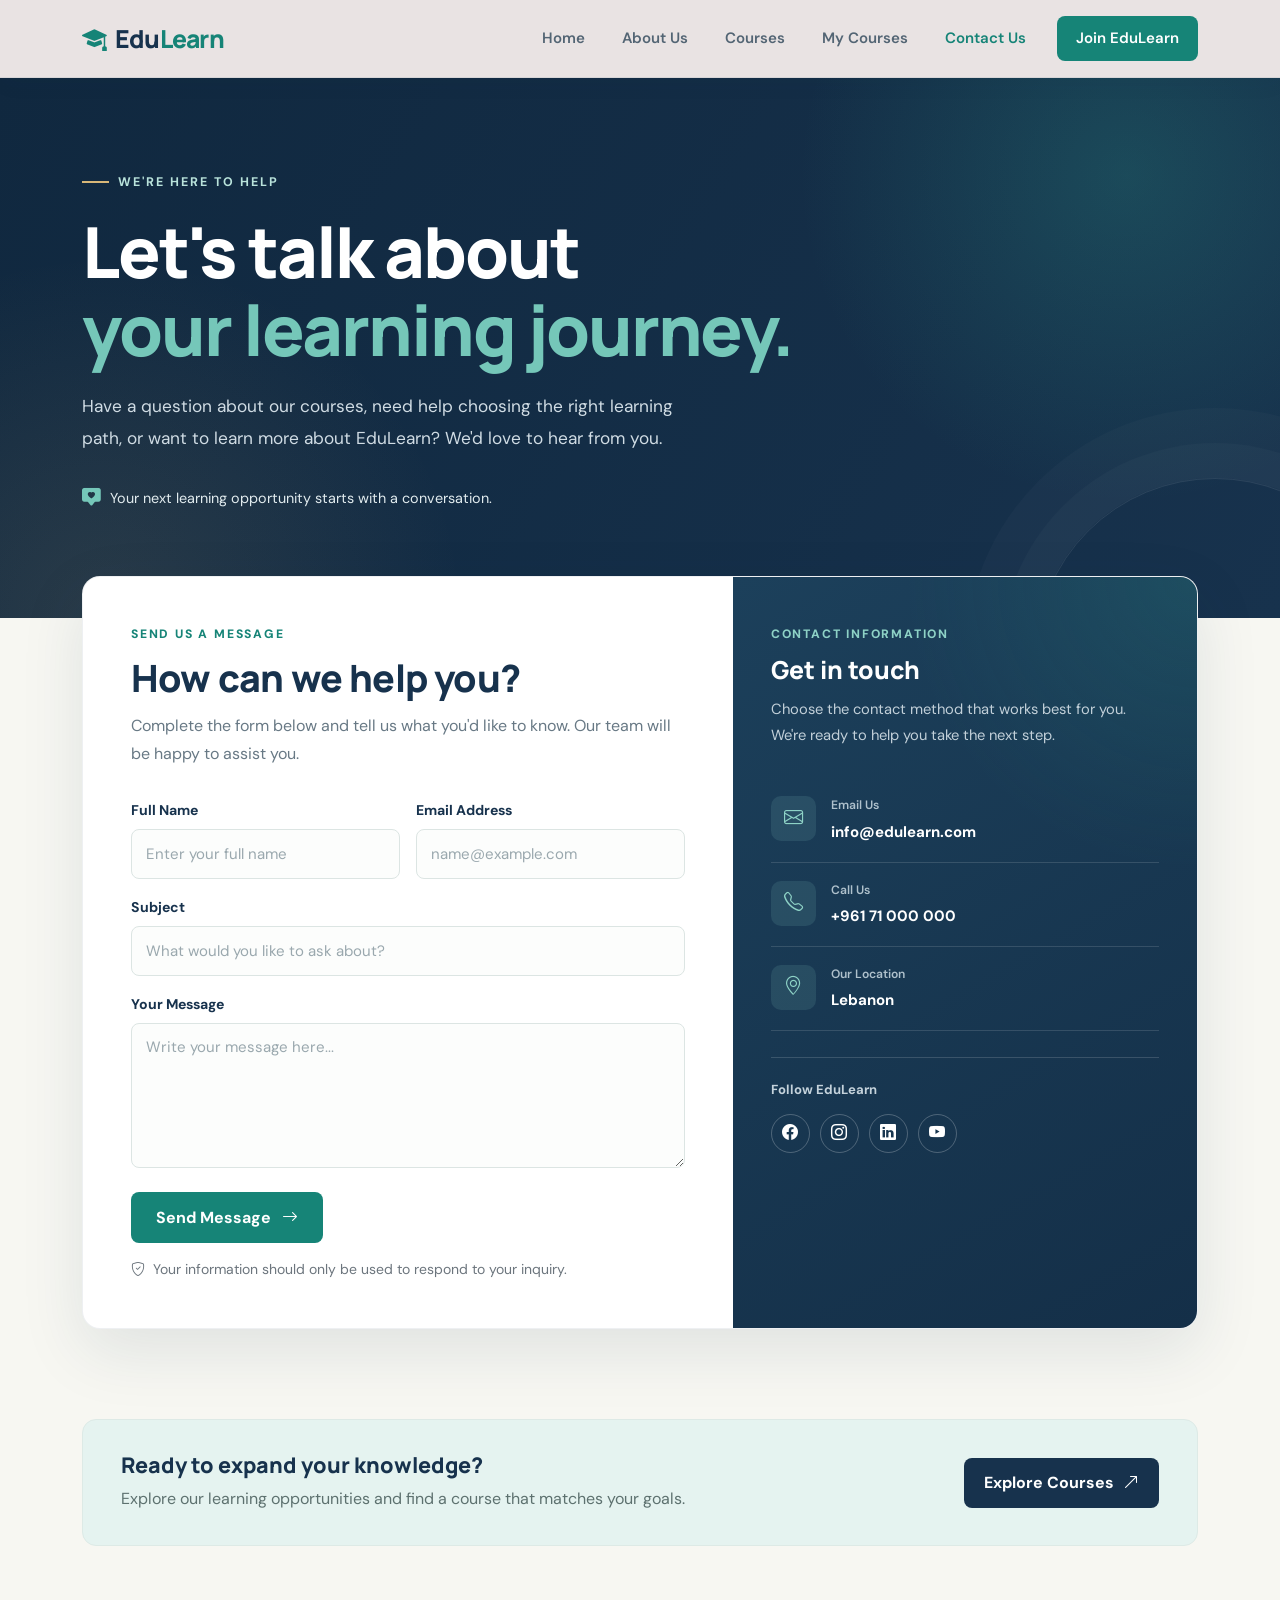
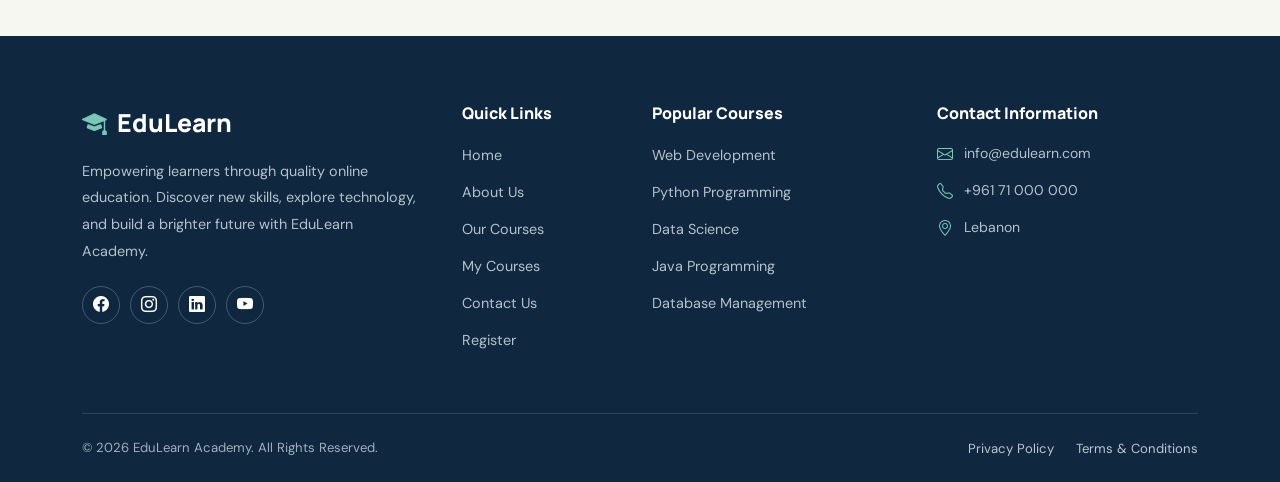
==== commit 7291e0f8: "Update website design" ====
--- a/contact.html
+++ b/contact.html
@@ -63,9 +63,8 @@
                 <li class="nav-item">
                     <a class="nav-link contact active" href="contact.html">Contact Us</a>
                 </li>
-
-                <li class="nav-item">
-                    <a class="nav-link nav-ct " href="registration.html">
+<li class="nav-item">
+                    <a class="nav-link nav-cta" href="registration.html">
                         Join EduLearn
                     </a>
                 </li>
